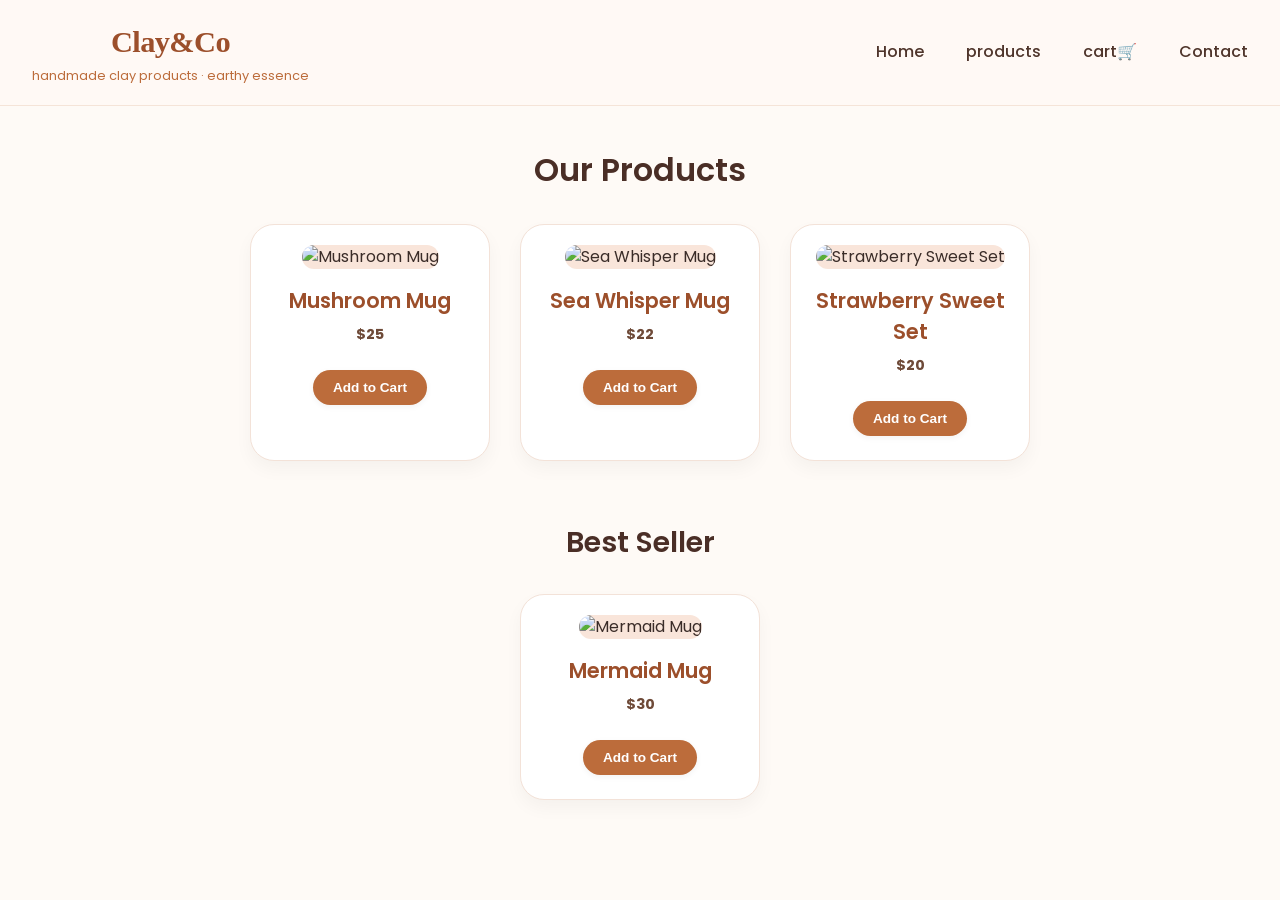
==== products.html @ db9aafaf "Add files via upload" ====
<!DOCTYPE html>
<html lang="en">
<head>
    <meta charset="UTF-8">
       <meta name="viewport" content="width=device-width, initial-scale=1.0">     
    <title>Products</title>
    <link rel="stylesheet" href="products.css">
     <link href="https://fonts.googleapis.com/css2?family=Poppins:wght@400;500;600;700&display=swap" rel="stylesheet"> 
</head>
<body>
    <!-- Navigation -->
<nav class="navbar">
    <div class="container nav-container">
         <a href="index.html" class="logo">
            <h1>Clay&Co</h1>
            <span>handmade clay products · earthy essence</span>
        </a>
        <ul class="nav-links">
            <li><a href="index.html">Home</a></li>
            <li><a href="products.html">products</a></li>
            <li><a href="#" class="cart">cart🛒</a></li>
            <li><a href="Contuct us.html" class="active">Contact</a></li>
        </ul>
    </div>
</nav>

    <h1 class="title">Our Products</h1>

    <!-- Products Section -->
    <div class="products-container">

        <div class="product">
            <img src="images/(1).jpeg" alt="Mushroom Mug">
            <h3>Mushroom Mug</h3>
            <p class="price">$25</p>
            <button>Add to Cart</button>
        </div>

        <div class="product">
            <img src="images/(3).jpeg" alt="Sea Whisper Mug">
            <h3>Sea Whisper Mug</h3>
            <p class="price">$22</p>
            <button>Add to Cart</button>
        </div>

        <div class="product">
            <img src="images/4.jpeg" alt="Strawberry Sweet Set">
            <h3>Strawberry Sweet Set</h3>
            <p class="price">$20</p>
            <button>Add to Cart</button>
        </div>

    </div>

    <!-- Best Seller Section -->
    <h2 class="best-title">Best Seller</h2>

    <div class="products-container">

        <div class="product">
            <img src="images/(2).jpeg" alt="Mermaid Mug">
            <h3>Mermaid Mug</h3>
            <p class="price">$30</p>
            <button>Add to Cart</button>
        </div>

    </div>

</body>
</html>
---- products.css ----
/* ---------- RESET & GLOBAL (same palette) ---------- */
* {
    margin: 0;
    padding: 0;
    box-sizing: border-box;
}

body {
    font-family: 'Poppins', Arial, sans-serif;
    background-color: #FEFAF6;
    color: #3A2C28;
    text-align: center;
    line-height: 1.5;
}

:root {
    --terracotta: #BC6C3B;
    --deep-clay: #9C4F2B;
    --dark-umber: #4A2E26;
    --off-white: #FFF9F5;
    --warm-stone: #D9C7B1;
}

.container {
    max-width: 1280px;
    margin: 0 auto;
    padding: 0 20px;

}
.container {
    max-width: 1280px;
    margin: 0 auto;
    padding: 0 32px;
}

/* ---------- NAVBAR ---------- */
.navbar {
    background-color: rgba(255, 249, 245, 0.96);
    backdrop-filter: blur(4px);
    padding: 20px 0;
    border-bottom: 1px solid rgba(188, 108, 59, 0.15);
    position: sticky;
    top: 0;
    z-index: 100;
}

.nav-container {
    display: flex;
    align-items: center;
    justify-content: space-between;
    flex-wrap: wrap;
    gap: 20px;
}

.logo h1 {
    font-family: 'Playfair Display', serif;
    font-size: 1.9rem;
    font-weight: 600;
    letter-spacing: -0.02em;
    color: var(--deep-clay);
    text-decoration-line: none;
}

.logo span {
    font-size: 0.8rem;
    font-weight: 400;
    color: var(--terracotta);
    display: block;
     text-decoration-line: none;
}
.logo {
    text-decoration: none;
    color: inherit;
}
.nav-links {
    display: flex;
    gap: 42px;
    list-style: none;
}


.nav-links a {
    text-decoration: none;
    font-weight: 500;
    color: #4F352B;
    transition: 0.2s;
    font-size: 1rem;
    position: relative;
}

.nav-links a:hover {
    color: var(--terracotta);
    text-shadow: 0 0 8px rgba(234, 130, 66, 0.816);
}

.nav-links a.active {
    color: #4F352B;
}

.nav-links a.active::after {
    display: none;
    content: '';
    position: absolute;
    bottom: -6px;
    left: 0;
    width: 100%;
    height: 2px;
    background: var(--terracotta);
}

/* titles */
.title, .best-title {
    font-family: 'Poppins', sans-serif;
    font-weight: 600;
    color: var(--dark-umber);
    margin-top: 40px;
    margin-bottom: 20px;
}

.title {
    font-size: 2rem;
}

.best-title {
    font-size: 1.8rem;
    margin-top: 60px;
}

/* products grid */
.products-container {
    display: flex;
    justify-content: center;
    gap: 30px;
    margin: 30px auto;
    flex-wrap: wrap;
    max-width: 1200px;
}

/* product card */
.product {
    background: white;
    border: 1px solid #F3E2D8;
    border-radius: 24px;
    padding: 20px 16px 24px;
    width: 240px;
    transition: 0.25s ease;
    box-shadow: 0 8px 18px rgba(0, 0, 0, 0.04);
}

.product:hover {
    transform: translateY(-5px);
    border-color: #E2C7B6;
    box-shadow: 0 20px 30px -12px rgba(156, 79, 43, 0.12);
}

.product img {
    width: 100%;
    border-radius: 20px;
    background-color: #F9E5DA;
    aspect-ratio: 1 / 1;
    object-fit: cover;
}

.product h3 {
    margin: 16px 0 8px;
    font-size: 1.3rem;
    font-weight: 600;
    color: var(--deep-clay);
}

.product p {
    font-size: 0.9rem;
    color: #6E4A38;
    margin-bottom: 12px;
    flex-direction: column;
}
.price {
    font-size: 1.1rem;
    font-weight: 600;
    color: var(--terracotta);
    margin: 8px 0 12px;
}
.price {
    display: block;
    font-weight: 700;
    color: var(--terracotta);
    font-size: 1.1rem;
    margin: 8px 0;
}

/* button styling (matches home page) */
button {
    margin-top: 12px;
    padding: 10px 20px;
    border: none;
    background-color: var(--terracotta);
    color: white;
    cursor: pointer;
    border-radius: 40px;
    font-weight: 600;
    font-size: 0.85rem;
    transition: all 0.2s;
    box-shadow: 0 2px 6px rgba(0,0,0,0.05);
}

button:hover {
    background-color: var(--deep-clay);
    transform: translateY(-2px);
    box-shadow: 0 6px 12px rgba(156, 79, 43, 0.2);
}

/* optional footer or extra spacing */
footer {
    margin-top: 60px;
    background-color: #2E211C;
    color: #E5D5CB;
    padding: 30px 0;
    font-size: 0.8rem;
}

/* responsive */
@media (max-width: 700px) {
    .products-container {
        gap: 20px;
    }
    .product {
        width: 200px;
    }
    .title {
        font-size: 1.6rem;
    }
    .best-title {
        font-size: 1.4rem;
    }
}
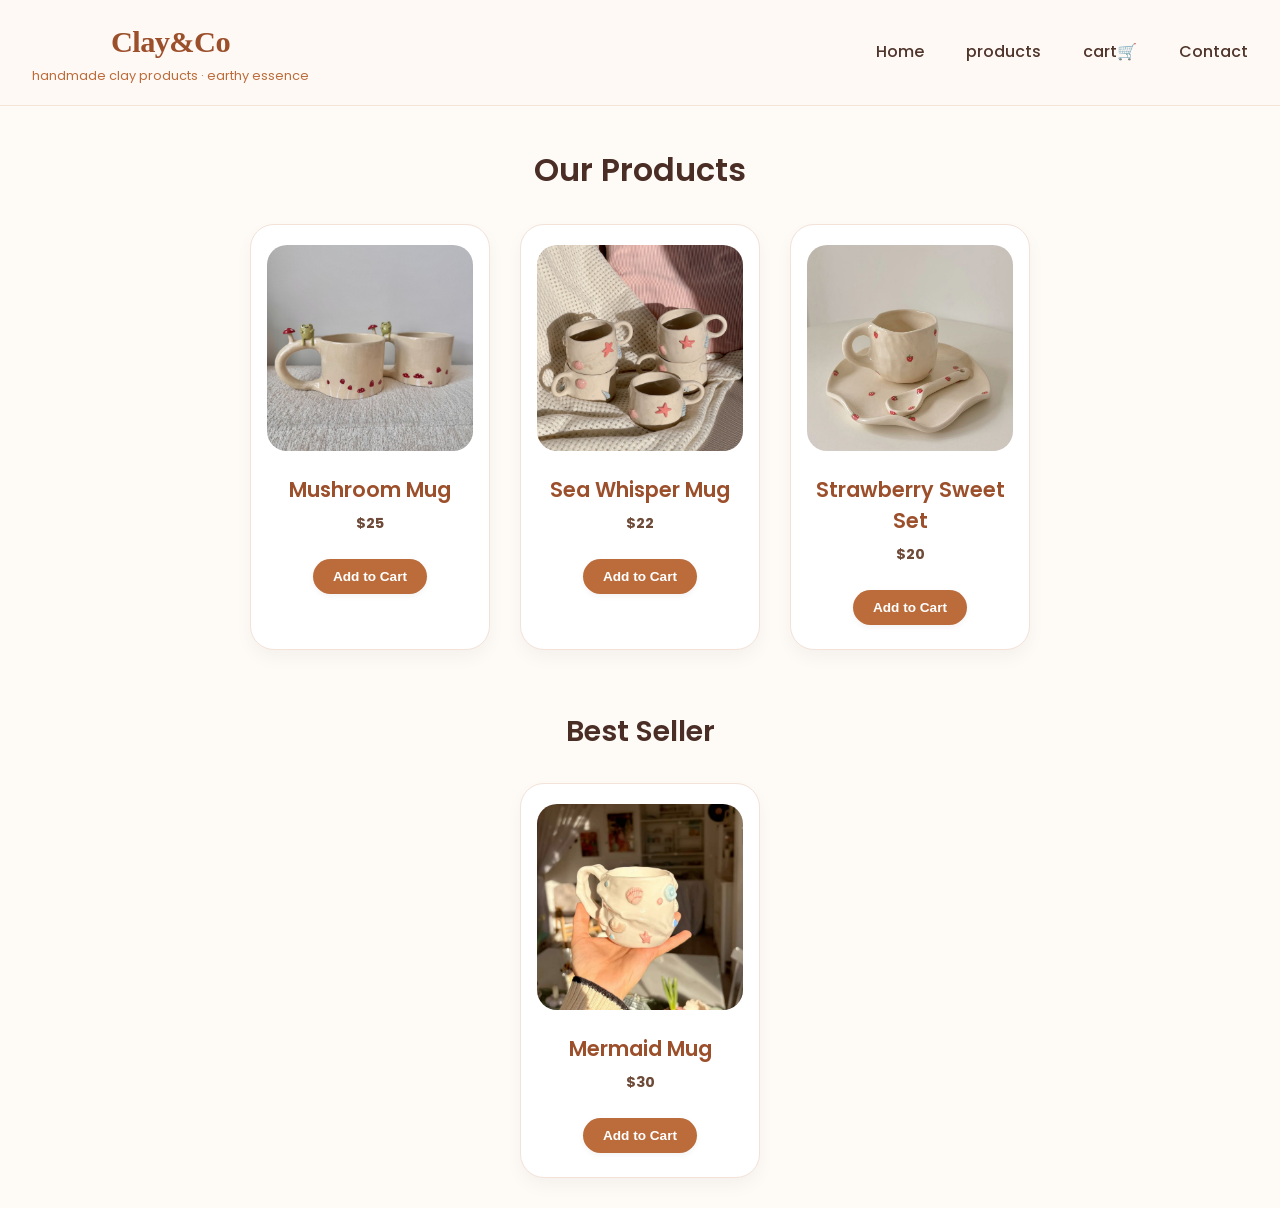
==== commit 6d353bc4: "Update products.html" ====
--- a/products.html
+++ b/products.html
@@ -30,21 +30,21 @@
     <div class="products-container">
 
         <div class="product">
-            <img src="images/(1).jpeg" alt="Mushroom Mug">
+            <img src="(1).jpeg" alt="Mushroom Mug">
             <h3>Mushroom Mug</h3>
             <p class="price">$25</p>
             <button>Add to Cart</button>
         </div>
 
         <div class="product">
-            <img src="images/(3).jpeg" alt="Sea Whisper Mug">
+            <img src="(3).jpeg" alt="Sea Whisper Mug">
             <h3>Sea Whisper Mug</h3>
             <p class="price">$22</p>
             <button>Add to Cart</button>
         </div>
 
         <div class="product">
-            <img src="images/4.jpeg" alt="Strawberry Sweet Set">
+            <img src="4.jpeg" alt="Strawberry Sweet Set">
             <h3>Strawberry Sweet Set</h3>
             <p class="price">$20</p>
             <button>Add to Cart</button>
@@ -58,7 +58,7 @@
     <div class="products-container">
 
         <div class="product">
-            <img src="images/(2).jpeg" alt="Mermaid Mug">
+            <img src="(2).jpeg" alt="Mermaid Mug">
             <h3>Mermaid Mug</h3>
             <p class="price">$30</p>
             <button>Add to Cart</button>
@@ -67,4 +67,4 @@
     </div>
 
 </body>
-</html>+</html>
